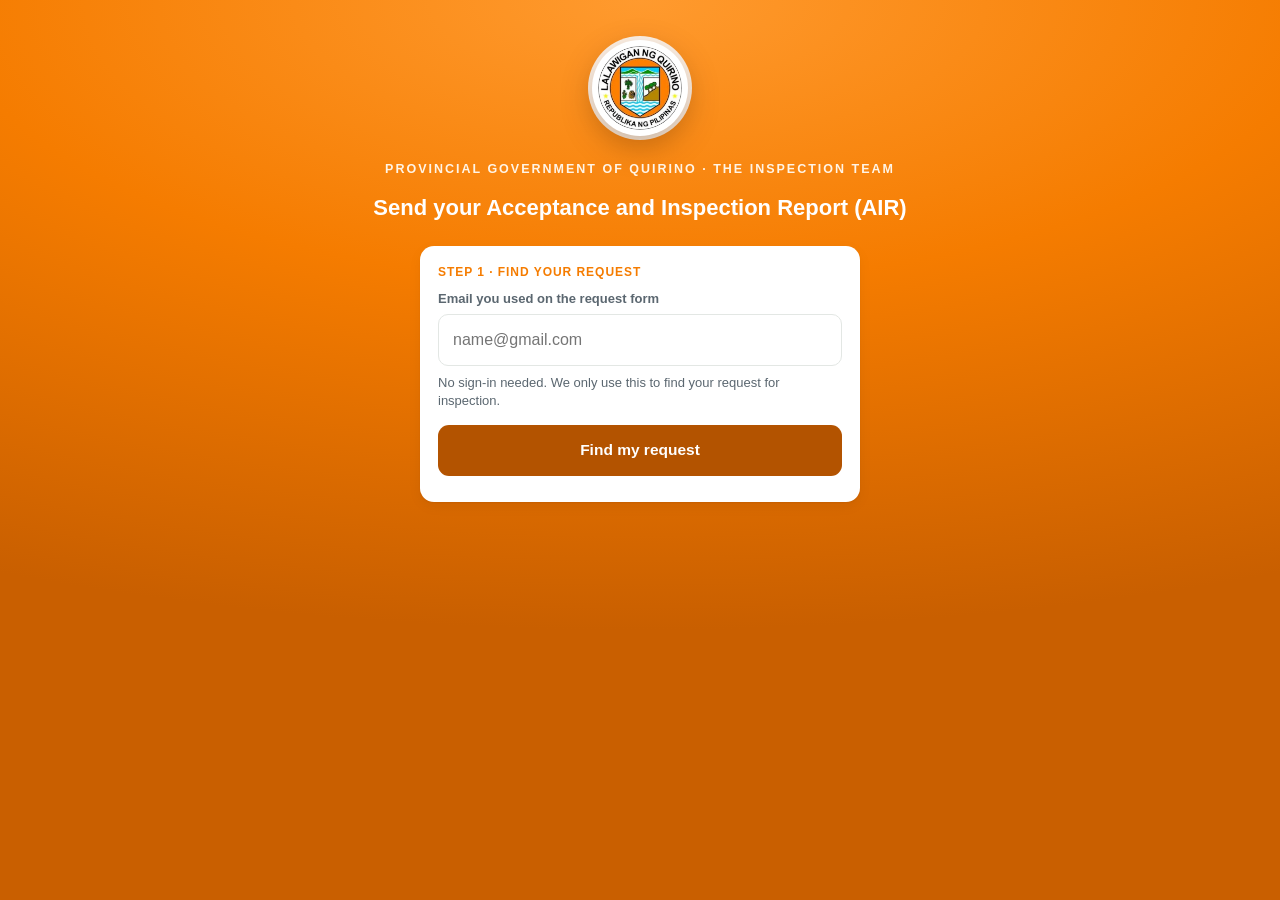
==== air.html @ 4bccbd0d "AIR upload page for requestors + view AIR in app (v30)" ====
<!doctype html>
<html lang="en">
<head>
  <meta charset="utf-8">
  <meta name="viewport" content="width=device-width, initial-scale=1, viewport-fit=cover">
  <title>Send your AIR - Inspection Team</title>
  <meta name="description" content="Send your Acceptance and Inspection Report to the Inspection Team, Provincial Government of Quirino">
  <meta name="theme-color" content="#e06a00">
  <link rel="icon" type="image/png" href="icons/favicon.png?v=2">
  <link rel="stylesheet" href="app.css?v=30">
  <style>
    .air .front-top { margin-bottom: 18px; }
    .air .seal { width: 96px; height: 96px; }
    .air h1 { font-size: 22px; margin: 14px 0 4px; color: #fff; }
    .air .card { width: 100%; max-width: 440px; color: var(--ink); margin-bottom: 14px; }
    .air .step { font-size: 12px; font-weight: 700; letter-spacing: .08em; text-transform: uppercase; color: var(--orange, #e06a00); margin: 0 0 8px; }
    .air input[type=email] { width: 100%; }
    .air .reqs .item { border: 2px solid #edf0ee; margin-bottom: 8px; }
    .air .reqs .item.sel { border-color: var(--green); background: #fff7ee; }
    .air .two { display: grid; grid-template-columns: 1fr 1fr; gap: 10px; }
    .air .files { display: grid; grid-template-columns: repeat(3, 1fr); gap: 8px; margin: 12px 0 4px; }
    .air .f { position: relative; aspect-ratio: 3 / 4; border-radius: 10px; overflow: hidden; background: #f1f1f1; display: flex; align-items: center; justify-content: center; text-align: center; font-size: 12px; padding: 4px; }
    .air .f img { position: absolute; inset: 0; width: 100%; height: 100%; object-fit: cover; }
    .air .f button { position: absolute; top: 4px; right: 4px; width: 26px; height: 26px; border-radius: 50%; border: 0; background: rgba(0,0,0,.6); color: #fff; font-size: 16px; line-height: 1; }
    .air .f .st { position: absolute; left: 4px; right: 4px; bottom: 4px; background: rgba(255,255,255,.92); border-radius: 6px; font-weight: 700; padding: 2px; }
    .air .done { text-align: center; }
    .air .done .big { font-size: 52px; }
  </style>
</head>
<body>
  <section class="front air">
    <div class="front-top">
      <img class="seal" src="icons/seal-320.webp" alt="Official Seal of the Province of Quirino">
      <div class="gov">Provincial Government of Quirino · The Inspection Team</div>
      <h1>Send your Acceptance and Inspection Report (AIR)</h1>
    </div>

    <div class="card" id="cEmail">
      <div class="step">Step 1 · Find your request</div>
      <label for="email">Email you used on the request form</label>
      <input id="email" type="email" inputmode="email" autocomplete="email" placeholder="name@gmail.com">
      <p class="hint">No sign-in needed. We only use this to find your request for inspection.</p>
      <button class="btn primary" id="find">Find my request</button>
      <p class="hint" id="findMsg" style="margin-bottom:0"></p>
    </div>

    <div class="card hidden" id="cReq">
      <div class="step">Step 2 · Choose the request</div>
      <div class="reqs" id="reqs"></div>
    </div>

    <div class="card hidden" id="cFiles">
      <div class="step">Step 3 · Add your AIR</div>
      <p class="hint" style="margin-top:0">Take one clear photo per page (the whole page, readable), or choose a PDF file.</p>
      <div class="two">
        <button class="btn ghost" id="takeBtn">📷 Take photo</button>
        <button class="btn ghost" id="pickBtn">📁 Choose file</button>
      </div>
      <input type="file" id="takeIn" accept="image/*" capture="environment" class="hidden">
      <input type="file" id="pickIn" accept="image/*,application/pdf" multiple class="hidden">
      <div class="files" id="files"></div>
      <button class="btn primary" id="send" disabled style="margin-top:12px">Send to the Inspection Team</button>
      <p class="hint" id="sendMsg" style="margin-bottom:0"></p>
    </div>

    <div class="card hidden done" id="cDone">
      <div class="big">✅</div>
      <h2 style="margin:6px 0">Received. Thank you!</h2>
      <p class="hint" id="doneMsg"></p>
      <button class="btn ghost" id="more">Send another page or file</button>
    </div>
  </section>
  <script src="config.js?v=30"></script>
  <script src="air.js?v=30"></script>
</body>
</html>
---- app.css ----
:root {
  --green: #b35300;        /* brand: deep orange (readable with white text) */
  --green-2: #d06200;
  --green-soft: #fff1e3;
  --orange: #f57c00;       /* the orange of the Quirino seal */
  --ok: #1e7a3c;           /* green kept only for "Available" */
  --ok-soft: #e6f4ea;
  --gold: #ffd08a;
  --ink: #1a1a1a;
  --muted: #5b6770;
  --line: #e3e7e4;
  --bg: #f4f6f4;
  --card: #ffffff;
  --red: #b3261e;
  --red-soft: #fdecea;
  --amber: #8a6100;
  --amber-soft: #fff6dc;
  --blue: #1f5fa8;
  --blue-soft: #e9f1fb;
  --radius: 14px;
  --safe-b: env(safe-area-inset-bottom, 0px);
}
* { box-sizing: border-box; -webkit-tap-highlight-color: transparent; }
html, body { margin: 0; padding: 0; }
body {
  font-family: -apple-system, "Segoe UI", Roboto, "Helvetica Neue", Arial, sans-serif;
  color: var(--ink); background: var(--bg); font-size: 16px; line-height: 1.45;
  min-height: 100vh;
}
.hidden { display: none !important; }
button { font: inherit; cursor: pointer; }
input, select, textarea { font: inherit; }

/* ---------- FRONT PAGE ---------- */
.front {
  min-height: 100vh; display: flex; flex-direction: column; align-items: center;
  padding: 40px 16px calc(24px + var(--safe-b));
  background: radial-gradient(120% 70% at 50% 0%, #ff9a2e 0%, var(--orange) 45%, #c95f00 100%);
  color: #fff;
}
.front-top { text-align: center; margin-bottom: 26px; }
.seal {
  width: 150px; height: 150px; border-radius: 50%; background: #fff; padding: 6px;
  box-shadow: 0 10px 30px rgba(90,40,0,.35), 0 0 0 4px rgba(255,255,255,.9);
}
.gov { margin-top: 18px; font-size: 12.5px; letter-spacing: .16em; text-transform: uppercase; color: #fff4e6; font-weight: 600; }
.hub-title { margin: 6px 0 2px; font-family: Georgia, "Times New Roman", serif; font-size: 34px; letter-spacing: .08em; color: #fff; text-shadow: 0 2px 8px rgba(90,40,0,.35); }
.hub-title::after { content: ""; display: block; width: 64px; height: 3px; background: #fff; margin: 10px auto 0; border-radius: 2px; opacity: .85; }
.team { font-size: 14px; color: #fff4e6; margin-top: 8px; }
.signin { width: 100%; max-width: 400px; color: var(--ink); }
.foot { margin-top: auto; padding-top: 24px; font-size: 12.5px; color: #fff4e6; }

/* ---------- GENERIC ---------- */
.card { background: var(--card); border-radius: var(--radius); padding: 18px; box-shadow: 0 1px 2px rgba(0,0,0,.06), 0 4px 14px rgba(0,0,0,.05); }
label { display: block; font-size: 13px; font-weight: 600; color: var(--muted); margin: 0 0 6px; }
input[type=email], input[type=text], input[type=date], input[type=time], select, textarea {
  width: 100%; padding: 13px 14px; border: 1.5px solid var(--line); border-radius: 10px; background: #fff; color: var(--ink);
  font-size: 16px;
}
input:focus, select:focus, textarea:focus { outline: none; border-color: var(--green-2); box-shadow: 0 0 0 3px rgba(245,124,0,.2); }
#code { letter-spacing: .5em; text-align: center; font-size: 24px; font-weight: 700; }
.hint { font-size: 13px; color: var(--muted); margin: 8px 0 14px; }
.btn { display: block; width: 100%; padding: 14px; border-radius: 11px; border: 0; font-weight: 700; font-size: 15.5px; }
.btn.primary { background: var(--green); color: #fff; }
.btn.primary:active { background: var(--green-2); }
.btn.gold { background: var(--gold); color: #1d1600; }
.btn.danger { background: var(--red); color: #fff; }
.btn.ghost { background: #fff; color: var(--green); border: 1.5px solid var(--green); }
.btn.link { background: none; color: var(--green); font-weight: 600; margin-top: 6px; }
.btn[disabled] { opacity: .5; }
.row2 { display: grid; grid-template-columns: 1fr 1fr; gap: 10px; }
.field { margin-bottom: 14px; }

/* ---------- APP SHELL ---------- */
.bar {
  position: sticky; top: 0; z-index: 5; display: flex; align-items: center; gap: 10px;
  padding: calc(10px + env(safe-area-inset-top, 0px)) 14px 10px; background: linear-gradient(90deg, #c95f00, var(--orange)); color: #fff;
  border-bottom: 3px solid #ffb35c;
}
.bar-seal { width: 38px; height: 38px; border-radius: 50%; background: #fff; padding: 2px; }
.bar-text { flex: 1; min-width: 0; }
.bar-title { font-family: Georgia, serif; font-weight: 700; letter-spacing: .08em; font-size: 16px; }
.bar-sub { font-size: 12.5px; color: #fff4e6; white-space: nowrap; overflow: hidden; text-overflow: ellipsis; }
.icon-btn { background: none; border: 0; color: #fff; font-size: 24px; width: 40px; height: 40px; border-radius: 50%; }
main { padding: 14px 14px calc(90px + var(--safe-b)); max-width: 720px; margin: 0 auto; }
.tabs {
  position: fixed; left: 0; right: 0; bottom: 0; z-index: 6; display: flex; background: #fff;
  border-top: 1px solid var(--line); padding-bottom: var(--safe-b);
}
.tab { flex: 1; background: none; border: 0; padding: 9px 4px 10px; color: var(--muted); font-size: 11.5px; font-weight: 600; position: relative; }
.tab .ic { display: block; font-size: 21px; line-height: 1.2; }
.tab.on { color: var(--green); }
.tab.on::before { content: ""; position: absolute; top: 0; left: 25%; right: 25%; height: 3px; background: var(--orange); border-radius: 0 0 3px 3px; }
.tab .dot { position: absolute; top: 6px; right: calc(50% - 20px); background: var(--red); color: #fff; font-size: 10.5px; min-width: 17px; height: 17px; border-radius: 9px; padding: 0 4px; line-height: 17px; }

h2.sec { font-size: 13px; letter-spacing: .1em; text-transform: uppercase; color: var(--green); margin: 22px 2px 10px; }
h2.sec:first-child { margin-top: 4px; }
.empty { text-align: center; color: var(--muted); padding: 30px 10px; font-size: 14.5px; }
.list { display: flex; flex-direction: column; gap: 10px; }

/* ---------- ITEMS ---------- */
.item { background: #fff; border-radius: var(--radius); padding: 14px 15px; box-shadow: 0 1px 2px rgba(0,0,0,.06); border: 1px solid #edf0ee; display: block; width: 100%; text-align: left; color: inherit; }
.item:active { background: #fafcfb; }
.item-top { display: flex; gap: 12px; align-items: flex-start; }
.datebox { flex: none; width: 54px; text-align: center; border-radius: 10px; background: var(--green-soft); color: var(--green); padding: 6px 0; }
.datebox .m { font-size: 11px; text-transform: uppercase; font-weight: 700; letter-spacing: .06em; }
.datebox .d { font-size: 22px; font-weight: 800; line-height: 1.05; }
.datebox .w { font-size: 11px; }
.datebox.today { background: var(--green); color: #fff; }
.item-main { flex: 1; min-width: 0; }
.item-title { font-weight: 700; font-size: 15.5px; }
.item-sub { font-size: 13.5px; color: var(--muted); margin-top: 2px; }
.meta { display: flex; flex-wrap: wrap; gap: 6px; margin-top: 8px; }
.chip { display: inline-block; font-size: 12px; font-weight: 600; padding: 3px 9px; border-radius: 20px; background: #eef1ef; color: #3d4a43; }
.chip.green { background: var(--ok-soft); color: var(--ok); }
.chip.red { background: var(--red-soft); color: var(--red); }
.chip.amber { background: var(--amber-soft); color: var(--amber); }
.chip.blue { background: var(--blue-soft); color: var(--blue); }
.chip.gold { background: #fdeccd; color: #6b3d00; }
.actions { display: flex; gap: 8px; margin-top: 12px; }
.actions .btn { padding: 11px; font-size: 14px; flex: 1; }
a.btn { text-align: center; text-decoration: none; }

/* ---------- STATUS ---------- */
.status-hero { border-radius: var(--radius); padding: 18px; color: #fff; background: var(--ok); display: flex; align-items: center; gap: 14px; }
.status-hero .big { font-size: 22px; font-weight: 800; }
.status-hero .small { font-size: 13.5px; opacity: .9; }
.status-hero.off { background: #8c2a22; }
.status-hero.ob { background: var(--blue); }
.status-hero.hrs { background: #94690a; }
.status-hero .icon { font-size: 34px; }
.choice { display: grid; gap: 10px; }
.choice button { display: flex; align-items: center; gap: 12px; text-align: left; background: #fff; border: 1.5px solid var(--line); border-radius: 12px; padding: 14px; }
.choice button .ic { font-size: 26px; }
.choice button b { display: block; font-size: 15px; }
.choice button span { font-size: 13px; color: var(--muted); }

/* ---------- PEOPLE ---------- */
.person { display: flex; align-items: center; gap: 12px; }
.avatar { flex: none; width: 40px; height: 40px; border-radius: 50%; background: var(--green-soft); color: var(--green); font-weight: 800; display: flex; align-items: center; justify-content: center; font-size: 14px; }
.pick { border: 2px solid transparent; }
.pick.sel { border-color: var(--green); background: #fff7ee; }
.radio { flex: none; width: 22px; height: 22px; border-radius: 50%; border: 2px solid #b8c2bc; }
.pick.sel .radio { border: 7px solid var(--green); }
.load { font-size: 12px; color: var(--muted); }
.filters { display: flex; gap: 6px; overflow-x: auto; padding-bottom: 4px; margin-bottom: 10px; scrollbar-width: none; }
.filters button { flex: none; border: 1.5px solid var(--line); background: #fff; border-radius: 20px; padding: 6px 12px; font-size: 13px; font-weight: 600; color: var(--muted); }
.filters button.on { background: var(--green); border-color: var(--green); color: #fff; }
.counts { display: grid; grid-template-columns: repeat(4, 1fr); gap: 8px; margin-bottom: 12px; }
.counts div { background: #fff; border-radius: 12px; padding: 10px 6px; text-align: center; border: 1px solid #edf0ee; }
.counts b { display: block; font-size: 20px; }
.counts span { font-size: 11px; color: var(--muted); font-weight: 600; }

/* ---------- DETAIL ---------- */
.kv { display: grid; grid-template-columns: 112px 1fr; gap: 6px 10px; font-size: 14px; }
.kv dt { color: var(--muted); }
.kv dd { margin: 0; font-weight: 600; word-break: break-word; }
.note { border-radius: 12px; padding: 12px 14px; font-size: 13.5px; margin: 12px 0; }
.note.amber { background: var(--amber-soft); color: #5e4300; border-left: 4px solid #e0a800; }
.note.red { background: var(--red-soft); color: #7a1a14; border-left: 4px solid var(--red); }
.note.green { background: var(--ok-soft); color: #0e3d23; border-left: 4px solid var(--ok); }
.note.blue { background: var(--blue-soft); color: #173f6e; border-left: 4px solid var(--blue); }
.note b { display: block; margin-bottom: 3px; }

/* ---------- SHEET / TOAST ---------- */
.scrim { position: fixed; inset: 0; background: rgba(0,0,0,.42); z-index: 20; }
.sheet {
  position: fixed; left: 0; right: 0; bottom: 0; z-index: 21; background: var(--bg); border-radius: 20px 20px 0 0;
  max-height: 92vh; overflow-y: auto; padding: 8px 16px calc(20px + var(--safe-b)); max-width: 720px; margin: 0 auto;
  animation: up .22s ease-out;
}
.sheet .grab { width: 44px; height: 5px; border-radius: 3px; background: #c9d0cb; margin: 4px auto 12px; }
.sheet h3 { margin: 4px 0 14px; font-size: 19px; }
.sheet .close { position: absolute; right: 10px; top: 8px; background: none; border: 0; font-size: 26px; color: var(--muted); width: 40px; height: 40px; }
@keyframes up { from { transform: translateY(40px); opacity: .4; } to { transform: none; opacity: 1; } }
.toast { position: fixed; left: 16px; right: 16px; bottom: calc(84px + var(--safe-b)); z-index: 40; background: #1f2a24; color: #fff; padding: 13px 16px; border-radius: 12px; font-size: 14.5px; box-shadow: 0 6px 20px rgba(0,0,0,.25); max-width: 520px; margin: 0 auto; }
.toast.err { background: var(--red); }
.busy { position: fixed; inset: 0; z-index: 50; background: rgba(255,255,255,.55); display: flex; align-items: center; justify-content: center; }
.spinner { width: 42px; height: 42px; border-radius: 50%; border: 4px solid #ffdcb5; border-top-color: var(--green); animation: spin .8s linear infinite; }
@keyframes spin { to { transform: rotate(360deg); } }
.banner { display: flex; gap: 12px; align-items: center; background: #fff; border: 1.5px solid var(--orange); border-radius: var(--radius); padding: 12px 14px; margin-bottom: 14px; }
.banner .ic { font-size: 26px; }
.banner div { flex: 1; font-size: 13.5px; }
.banner button { flex: none; width: auto; padding: 9px 14px; font-size: 13.5px; }
.menu-list button { display: block; width: 100%; text-align: left; background: #fff; border: 0; border-bottom: 1px solid var(--line); padding: 16px 4px; font-size: 15.5px; }
.menu-list button:first-child { border-radius: 12px 12px 0 0; }
a.inline { color: var(--green); font-weight: 600; }
.choice button.sel { border-color: var(--red); background: #fff3ef; box-shadow: 0 0 0 2px rgba(211,47,47,.15); }
.shots { display: grid; grid-template-columns: repeat(3, 1fr); gap: 8px; margin: 12px 0; }
.shot { position: relative; border-radius: 10px; overflow: hidden; background: #000; aspect-ratio: 3 / 4; }
.shot img { width: 100%; height: 100%; object-fit: contain; display: block; }
.shot span { position: absolute; left: 4px; right: 4px; top: 4px; font-size: 11px; font-weight: 600; text-align: center; border-radius: 6px; padding: 3px 2px; background: rgba(255,255,255,.92); color: #8a5a00; }
.shot span.saved { color: #1b7f3b; }
.shot span.failed { color: #c62828; }
a.chip { text-decoration: none; }
.cam { position: fixed; inset: 0; z-index: 200; background: #000; color: #fff; display: flex; flex-direction: column; }
.cam video { position: absolute; inset: 0; width: 100%; height: 100%; object-fit: contain; }
.cam-flash { position: absolute; inset: 0; background: #fff; opacity: 0; pointer-events: none; }
.cam-flash.go { animation: camflash .35s ease-out; }
@keyframes camflash { from { opacity: .85; } to { opacity: 0; } }
.cam-top { position: relative; display: flex; align-items: flex-start; gap: 10px; padding: calc(env(safe-area-inset-top) + 12px) 14px 14px; background: linear-gradient(rgba(0,0,0,.65), rgba(0,0,0,0)); }
.cam-x { flex: none; width: 42px; height: 42px; border-radius: 50%; border: 0; background: rgba(0,0,0,.45); color: #fff; font-size: 28px; line-height: 1; }
.cam-geo { flex: 1; font-size: 13px; line-height: 1.35; padding-top: 3px; text-shadow: 0 1px 3px rgba(0,0,0,.8); }
.cam-msg { position: relative; margin: auto 24px; background: rgba(0,0,0,.75); border-radius: 14px; padding: 18px; text-align: center; font-size: 15px; line-height: 1.45; }
.cam-msg .btn { margin-top: 14px; }
.cam-bottom { position: absolute; left: 0; right: 0; bottom: 0; display: flex; align-items: center; justify-content: space-between; padding: 22px 28px calc(env(safe-area-inset-bottom) + 34px); background: linear-gradient(rgba(0,0,0,0), rgba(0,0,0,.7)); }
.cam-thumb { width: 54px; height: 54px; border-radius: 10px; border: 2px solid #fff; background: rgba(0,0,0,.6) center / contain no-repeat; position: relative; }
.cam-thumb span { position: absolute; top: -9px; right: -9px; min-width: 22px; height: 22px; padding: 0 5px; border-radius: 11px; background: #f57c00; font-size: 12px; font-weight: 700; display: flex; align-items: center; justify-content: center; }
.cam-thumb span:empty { display: none; }
.cam-shut { width: 78px; height: 78px; border-radius: 50%; border: 5px solid #fff; background: transparent; padding: 5px; }
.cam-shut span { display: block; width: 100%; height: 100%; border-radius: 50%; background: #f57c00; transition: transform .1s; }
.cam-shut:active span { transform: scale(.88); }
.cam-shut[disabled] { opacity: .45; }
.cam-flip { width: 54px; height: 54px; border-radius: 50%; border: 0; background: rgba(0,0,0,.45); color: #fff; font-size: 26px; }
.cam-ref { position: absolute; left: 0; right: 0; bottom: calc(env(safe-area-inset-bottom) + 8px); text-align: center; font-size: 12px; opacity: .8; }
.clash { margin-top: 4px; font-size: 12.5px; font-weight: 600; color: #a15c00; }
.notif .nic { width: 40px; height: 40px; border-radius: 50%; background: #fff3e6; display: flex; align-items: center; justify-content: center; font-size: 20px; flex: none; }
.notif.unread { border-color: var(--orange); background: #fffaf3; }
.notif .item-sub { white-space: normal; }
.tab { white-space: nowrap; overflow: hidden; text-overflow: ellipsis; }
.choice button.sel.ok { border-color: var(--green); background: #effaf2; box-shadow: 0 0 0 2px rgba(27,127,59,.15); }
.lbl { display: block; font-size: 13px; font-weight: 700; color: var(--ink2, #37474f); margin: 4px 2px 8px; }
.report-prev { position: relative; border-radius: 12px; overflow: hidden; background: #000; margin-bottom: 4px; }
.report-prev img { display: block; width: 100%; max-height: 320px; object-fit: contain; }
.report-prev .btn { position: absolute; right: 8px; bottom: 8px; width: auto; background: rgba(255,255,255,.92); border-radius: 8px; padding: 6px 12px; margin: 0; }
.viewer { position: fixed; inset: 0; z-index: 300; background: #000; display: flex; align-items: center; justify-content: center; }
.viewer img { max-width: 100%; max-height: 100%; object-fit: contain; }
.viewer .cam-x { position: absolute; top: calc(env(safe-area-inset-top) + 12px); left: 14px; }
.shot { cursor: pointer; }
.updbar { position: fixed; top: 0; left: 0; right: 0; height: 3px; z-index: 60; overflow: hidden; background: rgba(255,255,255,.25); }
.updbar::after { content: ""; position: absolute; top: 0; bottom: 0; width: 35%; background: #fff; animation: updmove 1.1s ease-in-out infinite; }
@keyframes updmove { from { left: -35%; } to { left: 100%; } }
#view.stale { opacity: .55; pointer-events: none; transition: opacity .15s; }
.searchbox { display: flex; align-items: center; gap: 8px; border: 1.5px solid var(--line); background: #fff; border-radius: 12px; padding: 0 10px; margin-bottom: 10px; }
.searchbox:focus-within { border-color: var(--green-2); box-shadow: 0 0 0 3px rgba(245,124,0,.2); }
.searchbox input { flex: 1; border: 0 !important; box-shadow: none !important; padding: 11px 0; background: transparent; font-size: 15px; min-width: 0; }
.searchbox input::-webkit-search-cancel-button { display: none; }
.searchbox button { border: 0; background: #eee; color: #555; width: 26px; height: 26px; border-radius: 50%; font-size: 17px; line-height: 1; }
.viewer.docv { overflow: auto; align-items: center; }
.viewer.docv.zoom { display: block; }
.viewer.docv.zoom img { max-width: none; max-height: none; width: 220%; }
.docv-tip { position: fixed; bottom: calc(env(safe-area-inset-bottom) + 16px); left: 50%; transform: translateX(-50%); background: rgba(255,255,255,.9); color: #222; font-size: 13px; font-weight: 600; padding: 6px 12px; border-radius: 16px; pointer-events: none; }
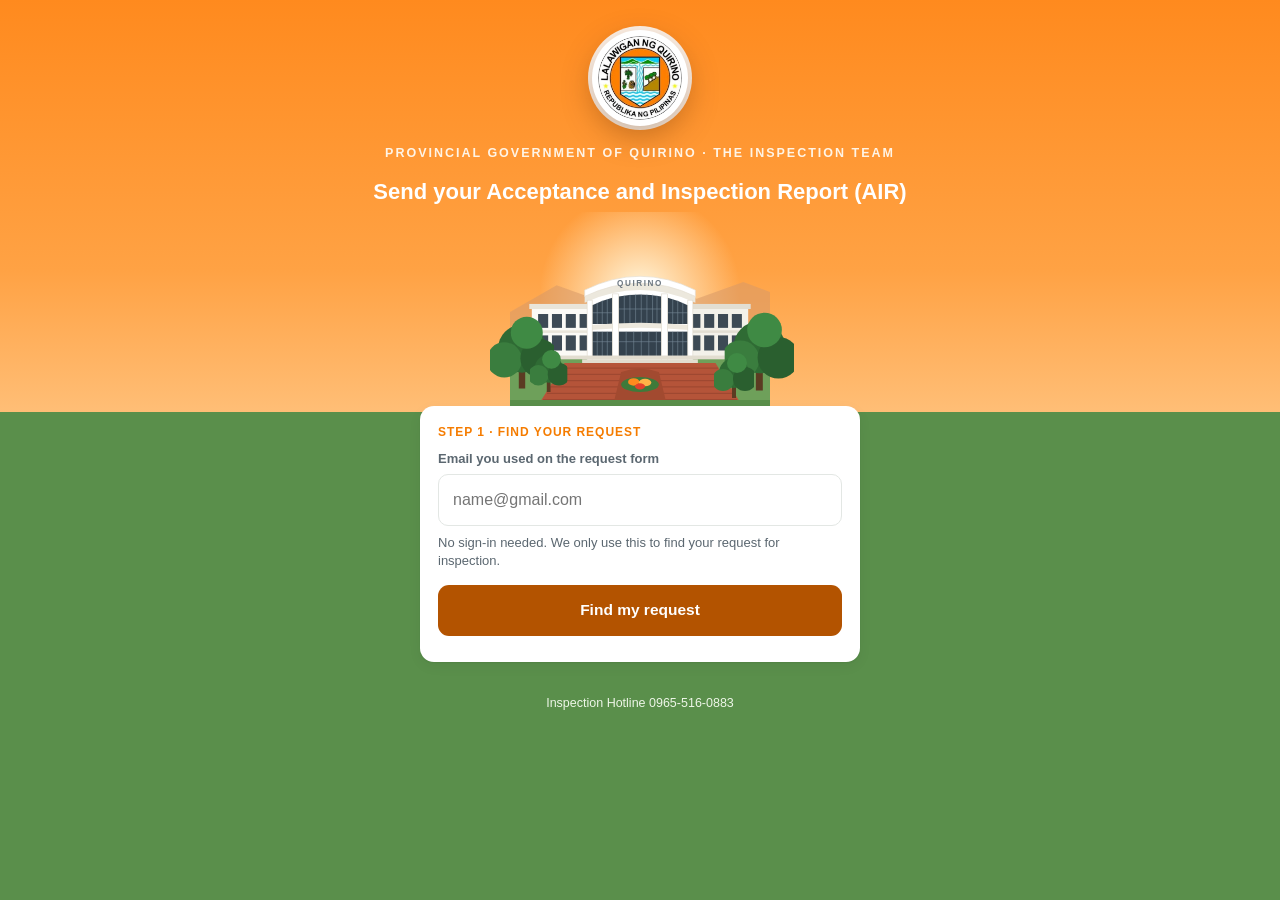
==== commit 7b4c359c: "Provincial Capitol look: sign-in, splash with tips, header, empty screens, AIR page (v31)" ====
--- a/air.html
+++ b/air.html
@@ -7,9 +7,12 @@
   <meta name="description" content="Send your Acceptance and Inspection Report to the Inspection Team, Provincial Government of Quirino">
   <meta name="theme-color" content="#e06a00">
   <link rel="icon" type="image/png" href="icons/favicon.png?v=2">
-  <link rel="stylesheet" href="app.css?v=30">
+  <link rel="stylesheet" href="app.css?v=31">
   <style>
-    .air .front-top { margin-bottom: 18px; }
+    .air .stage { flex: 0 0 auto; min-height: 0; }
+    .air .stage-art { max-height: 200px; }
+    .air .lawn { flex: 1; padding-top: 0; }
+    .air .lawn .card:first-of-type { margin-top: -6px; }
     .air .seal { width: 96px; height: 96px; }
     .air h1 { font-size: 22px; margin: 14px 0 4px; color: #fff; }
     .air .card { width: 100%; max-width: 440px; color: var(--ink); margin-bottom: 14px; }
@@ -28,12 +31,77 @@
   </style>
 </head>
 <body>
+  <svg width="0" height="0" style="position:absolute" aria-hidden="true"><defs><symbol id="capitol" viewBox="0 0 360 230">
+  <!-- side wings -->
+  <rect x="8" y="78" width="106" height="78" fill="#fbfaf6"/>
+  <rect x="246" y="78" width="106" height="78" fill="#f3f1ea"/>
+  <rect x="4" y="72" width="114" height="8" fill="#e9e5da"/><rect x="242" y="72" width="114" height="8" fill="#e2ded2"/>
+  <g fill="#3d4a55">
+    <rect x="18" y="88" width="16" height="22"/><rect x="40" y="88" width="16" height="22"/><rect x="62" y="88" width="16" height="22"/><rect x="84" y="88" width="16" height="22"/>
+    <rect x="18" y="122" width="16" height="24"/><rect x="40" y="122" width="16" height="24"/><rect x="62" y="122" width="16" height="24"/><rect x="84" y="122" width="16" height="24"/>
+    <rect x="260" y="88" width="16" height="22"/><rect x="282" y="88" width="16" height="22"/><rect x="304" y="88" width="16" height="22"/><rect x="326" y="88" width="16" height="22"/>
+    <rect x="260" y="122" width="16" height="24"/><rect x="282" y="122" width="16" height="24"/><rect x="304" y="122" width="16" height="24"/><rect x="326" y="122" width="16" height="24"/>
+  </g>
+  <rect x="8" y="114" width="106" height="4" fill="#e9e5da"/><rect x="246" y="114" width="106" height="4" fill="#e2ded2"/>
+  <!-- rotunda body -->
+  <path d="M96 60 Q180 22 264 60 L264 162 L96 162Z" fill="#ffffff"/>
+  <path d="M92 58 Q180 16 268 58 L268 70 Q180 30 92 70Z" fill="#ece8dd"/>
+  <path d="M92 50 Q180 6 268 50 L268 60 Q180 18 92 60Z" fill="#ffffff" stroke="#e2ddd0" stroke-width="1"/>
+  <text x="180" y="44" text-anchor="middle" font-family="Arial, Helvetica, sans-serif" font-weight="700" font-size="13" letter-spacing="2.5" fill="#6b7680">QUIRINO</text>
+  <!-- glass -->
+  <g fill="#34424e">
+    <path d="M104 74 Q120 66 136 62 L136 104 L104 104Z"/><path d="M146 60 Q180 54 214 60 L214 104 L146 104Z"/><path d="M224 62 Q240 66 256 74 L256 104 L224 104Z"/>
+    <rect x="104" y="116" width="32" height="40"/><rect x="146" y="116" width="68" height="40"/><rect x="224" y="116" width="32" height="40"/>
+  </g>
+  <g stroke="#8fa3b1" stroke-width="1" opacity=".7">
+    <path d="M112 70 V104 M120 66 V104 M128 64 V104 M104 86 H136 M155 58 V104 M164 57 V104 M173 56 V104 M182 56 V104 M191 56 V104 M200 57 V104 M207 58 V104 M146 80 H214 M232 64 V104 M240 66 V104 M248 70 V104 M224 86 H256"/>
+    <path d="M112 116 V156 M120 116 V156 M128 116 V156 M104 132 H136 M158 116 V156 M170 116 V156 M182 116 V156 M194 116 V156 M206 116 V156 M146 132 H214 M232 116 V156 M240 116 V156 M248 116 V156 M224 132 H256"/>
+  </g>
+  <path d="M96 106 Q180 98 264 106 L264 114 Q180 106 96 114Z" fill="#ece8dd"/>
+  <!-- columns -->
+  <g fill="#ffffff" stroke="#ddd8cb" stroke-width="1">
+    <rect x="136" y="56" width="10" height="106"/><rect x="214" y="56" width="10" height="106"/>
+    <rect x="96" y="66" width="8" height="96"/><rect x="256" y="66" width="8" height="96"/>
+  </g>
+  <rect x="88" y="160" width="184" height="6" fill="#e2ddd0"/><rect x="4" y="154" width="352" height="6" fill="#e2ddd0"/>
+  <!-- stairs -->
+  <path d="M60 166 H300 L340 230 H20Z" fill="#b5553a"/>
+  <g stroke="#8d3f2a" stroke-width="2" opacity=".55"><path d="M56 174 H304 M50 184 H310 M44 194 H316 M38 204 H322 M32 214 H328 M26 224 H334"/></g>
+  <path d="M150 180 Q180 170 210 180 L222 230 H138Z" fill="#a24a30"/>
+  <ellipse cx="180" cy="200" rx="30" ry="12" fill="#3f7a3a"/><ellipse cx="170" cy="196" rx="9" ry="6" fill="#ff8a1e"/><ellipse cx="188" cy="197" rx="10" ry="6" fill="#ffb347"/><ellipse cx="180" cy="203" rx="8" ry="5" fill="#e2412c"/>
+</symbol><symbol id="capline" viewBox="0 0 360 230">
+ <g fill="none" stroke="currentColor" stroke-width="2.2" stroke-linecap="round" stroke-linejoin="round">
+  <path d="M8 156 V78 H114 M246 78 H352 V156"/><path d="M4 72 H118 M242 72 H356"/>
+  <path d="M18 90 v18 M34 90 v18 M40 90 v18 M56 90 v18 M62 90 v18 M78 90 v18 M84 90 v18 M100 90 v18" opacity=".55"/>
+  <path d="M260 90 v18 M276 90 v18 M282 90 v18 M298 90 v18 M304 90 v18 M320 90 v18 M326 90 v18 M342 90 v18" opacity=".55"/>
+  <path d="M8 116 H96 M264 116 H352" opacity=".7"/>
+  <path d="M92 50 Q180 6 268 50 M92 60 Q180 18 268 60 M92 50 V160 M268 50 V160"/>
+  <path d="M96 106 Q180 98 264 106" opacity=".8"/>
+  <path d="M104 66 V160 M136 58 V160 M146 56 V160 M214 56 V160 M224 58 V160 M256 66 V160"/>
+  <path d="M120 70 V104 M164 58 V104 M180 57 V104 M196 58 V104 M240 70 V104 M120 118 V156 M164 118 V156 M180 118 V156 M196 118 V156 M240 118 V156" opacity=".45"/>
+  <path d="M4 160 H356"/>
+  <path d="M60 166 H300 M52 178 H308 M44 190 H316 M36 202 H324 M28 214 H332 M20 226 H340" opacity=".7"/>
+  <path d="M160 190 q20 -14 40 0" opacity=".9"/>
+ </g>
+ <text x="180" y="42" text-anchor="middle" font-family="Arial, Helvetica, sans-serif" font-weight="700" font-size="12" letter-spacing="2.5" fill="currentColor">QUIRINO</text>
+</symbol><symbol id="tree" viewBox="-40 -60 80 100"><rect x="-4" y="0" width="8" height="40" fill="#5b3b22"/><circle cx="0" cy="-10" r="30" fill="#2f6b34"/><circle cx="-22" cy="4" r="22" fill="#3a7d3e"/><circle cx="22" cy="2" r="24" fill="#2a5f2f"/><circle cx="6" cy="-30" r="20" fill="#3f8a44"/></symbol></defs></svg>
   <section class="front air">
     <div class="front-top">
       <img class="seal" src="icons/seal-320.webp" alt="Official Seal of the Province of Quirino">
       <div class="gov">Provincial Government of Quirino · The Inspection Team</div>
       <h1>Send your Acceptance and Inspection Report (AIR)</h1>
     </div>
+    <div class="stage"><svg class="stage-art" viewBox="0 0 390 300" preserveAspectRatio="xMidYMax meet" aria-hidden="true">
+  <defs><radialGradient id="sunGlow" cx=".5" cy=".5" r=".5"><stop offset="0" stop-color="#fff6dc"/><stop offset="1" stop-color="#fff6dc" stop-opacity="0"/></radialGradient></defs>
+  <circle cx="195" cy="120" r="150" fill="url(#sunGlow)"/>
+  <path d="M0 150 L70 110 L140 135 L210 100 L280 130 L350 105 L390 120 L390 220 L0 220Z" fill="#d79a68" opacity=".55"/>
+  <path d="M0 175 Q100 150 195 165 T390 165 V300 H0Z" fill="#6ea05a"/>
+  <use href="#capitol" x="25" y="70" width="340" height="217"/>
+  <use href="#tree" x="-30" y="145" width="96" height="120"/><use href="#tree" x="322" y="138" width="104" height="130"/>
+  <use href="#tree" x="30" y="200" width="56" height="70"/><use href="#tree" x="306" y="204" width="60" height="75"/>
+  <rect x="0" y="282" width="390" height="18" fill="#5a8f4b"/>
+</svg></div>
+    <div class="lawn">
 
     <div class="card" id="cEmail">
       <div class="step">Step 1 · Find your request</div>
@@ -69,8 +137,10 @@
       <p class="hint" id="doneMsg"></p>
       <button class="btn ghost" id="more">Send another page or file</button>
     </div>
+    <p class="foot" style="color:#eef6e8;font-size:12.5px;margin:4px 0 0">Inspection Hotline 0965-516-0883</p>
+    </div>
   </section>
-  <script src="config.js?v=30"></script>
-  <script src="air.js?v=30"></script>
+  <script src="config.js?v=31"></script>
+  <script src="air.js?v=31"></script>
 </body>
 </html>
--- a/app.css
+++ b/app.css
@@ -32,13 +32,35 @@
 input, select, textarea { font: inherit; }
 
 /* ---------- FRONT PAGE ---------- */
-.front {
-  min-height: 100vh; display: flex; flex-direction: column; align-items: center;
-  padding: 40px 16px calc(24px + var(--safe-b));
-  background: radial-gradient(120% 70% at 50% 0%, #ff9a2e 0%, var(--orange) 45%, #c95f00 100%);
-  color: #fff;
-}
-.front-top { text-align: center; margin-bottom: 26px; }
+.front, .splash {
+  min-height: 100vh; min-height: 100dvh; display: flex; flex-direction: column; align-items: center;
+  padding: 0; color: #fff;
+  background: linear-gradient(180deg, #ff8a1e 0%, #ffa244 30%, #ffc98a 52%, #ffe3b8 70%, #ffe3b8 100%);
+}
+.front-top, .splash-top { text-align: center; padding: calc(30px + env(safe-area-inset-top, 0px)) 16px 0; }
+.front .seal { width: 104px; height: 104px; }
+.front .gov { margin-top: 12px; }
+.front .hub-title { font-size: 30px; text-shadow: 0 2px 10px rgba(90,40,0,.4); }
+.front .hub-title::after { margin-top: 8px; }
+/* the Provincial Capitol at golden hour (drawn, not a photo) */
+.stage { flex: 1; width: 100%; min-height: 170px; display: flex; align-items: flex-end; justify-content: center; overflow: hidden; }
+.stage-art { width: 100%; max-width: 560px; max-height: 330px; display: block; }
+.lawn { width: 100%; background: #5a8f4b; padding: 0 16px calc(18px + var(--safe-b)); display: flex; flex-direction: column; align-items: center; }
+.lawn .signin { margin-top: -6px; box-shadow: 0 10px 30px rgba(0,0,0,.22); }
+.front .foot { color: #eef6e8; padding-top: 14px; margin-top: 0; }
+/* opening splash */
+.splash { position: fixed; inset: 0; z-index: 400; transition: opacity .35s ease; }
+.splash.out { opacity: 0; pointer-events: none; }
+.splash .seal { width: 88px; height: 88px; }
+.hub-title.sm { font-size: 24px; margin-top: 14px; text-shadow: 0 2px 10px rgba(90,40,0,.4); }
+.hub-title.sm::after { display: none; }
+.splash .team { margin-top: 4px; font-size: 12.5px; letter-spacing: .08em; }
+.loadbar { width: 130px; height: 4px; border-radius: 2px; background: rgba(255,255,255,.35); margin: 14px auto 0; overflow: hidden; position: relative; }
+.loadbar i { position: absolute; top: 0; bottom: 0; width: 40%; background: #fff; border-radius: 2px; animation: loadmove 1.1s ease-in-out infinite; }
+@keyframes loadmove { from { left: -40%; } to { left: 100%; } }
+.splash .lawn { flex: 0 0 auto; min-height: 120px; justify-content: flex-start; }
+.splash .tip { width: 100%; max-width: 400px; color: var(--ink); font-size: 14px; margin-top: -4px; }
+.splash .tip b { display: block; font-size: 11.5px; letter-spacing: .1em; color: var(--green); margin-bottom: 4px; }
 .seal {
   width: 150px; height: 150px; border-radius: 50%; background: #fff; padding: 6px;
   box-shadow: 0 10px 30px rgba(90,40,0,.35), 0 0 0 4px rgba(255,255,255,.9);
@@ -77,7 +99,11 @@
   padding: calc(10px + env(safe-area-inset-top, 0px)) 14px 10px; background: linear-gradient(90deg, #c95f00, var(--orange)); color: #fff;
   border-bottom: 3px solid #ffb35c;
 }
-.bar-seal { width: 38px; height: 38px; border-radius: 50%; background: #fff; padding: 2px; }
+.bar-seal { width: 38px; height: 38px; border-radius: 50%; background: #fff; padding: 2px; position: relative; }
+.bar { overflow: hidden; }
+.bar-art { position: absolute; right: 34px; bottom: -30px; width: 170px; height: 109px; color: #fff; opacity: .2; pointer-events: none; }
+.bar-text, .icon-btn { position: relative; }
+.empty.art svg { display: block; width: 150px; height: 96px; margin: 0 auto 10px; color: #e0a46a; }
 .bar-text { flex: 1; min-width: 0; }
 .bar-title { font-family: Georgia, serif; font-weight: 700; letter-spacing: .08em; font-size: 16px; }
 .bar-sub { font-size: 12.5px; color: #fff4e6; white-space: nowrap; overflow: hidden; text-overflow: ellipsis; }
@@ -240,3 +266,15 @@
 .viewer.docv.zoom { display: block; }
 .viewer.docv.zoom img { max-width: none; max-height: none; width: 220%; }
 .docv-tip { position: fixed; bottom: calc(env(safe-area-inset-bottom) + 16px); left: 50%; transform: translateX(-50%); background: rgba(255,255,255,.9); color: #222; font-size: 13px; font-weight: 600; padding: 6px 12px; border-radius: 16px; pointer-events: none; }
+@media (max-height: 720px) {
+  .front-top, .splash-top { padding-top: calc(16px + env(safe-area-inset-top, 0px)); }
+  .front .seal { width: 72px; height: 72px; padding: 4px; }
+  .front .gov { margin-top: 8px; font-size: 11px; }
+  .front .hub-title { font-size: 24px; margin-top: 2px; }
+  .front .hub-title::after { display: none; }
+  .front .team { margin-top: 2px; }
+  .front .stage { min-height: 120px; }
+  .front .stage-art { max-height: 190px; }
+  .lawn .signin { padding: 14px; }
+  .lawn .signin .hint { margin: 6px 0 10px; }
+}
